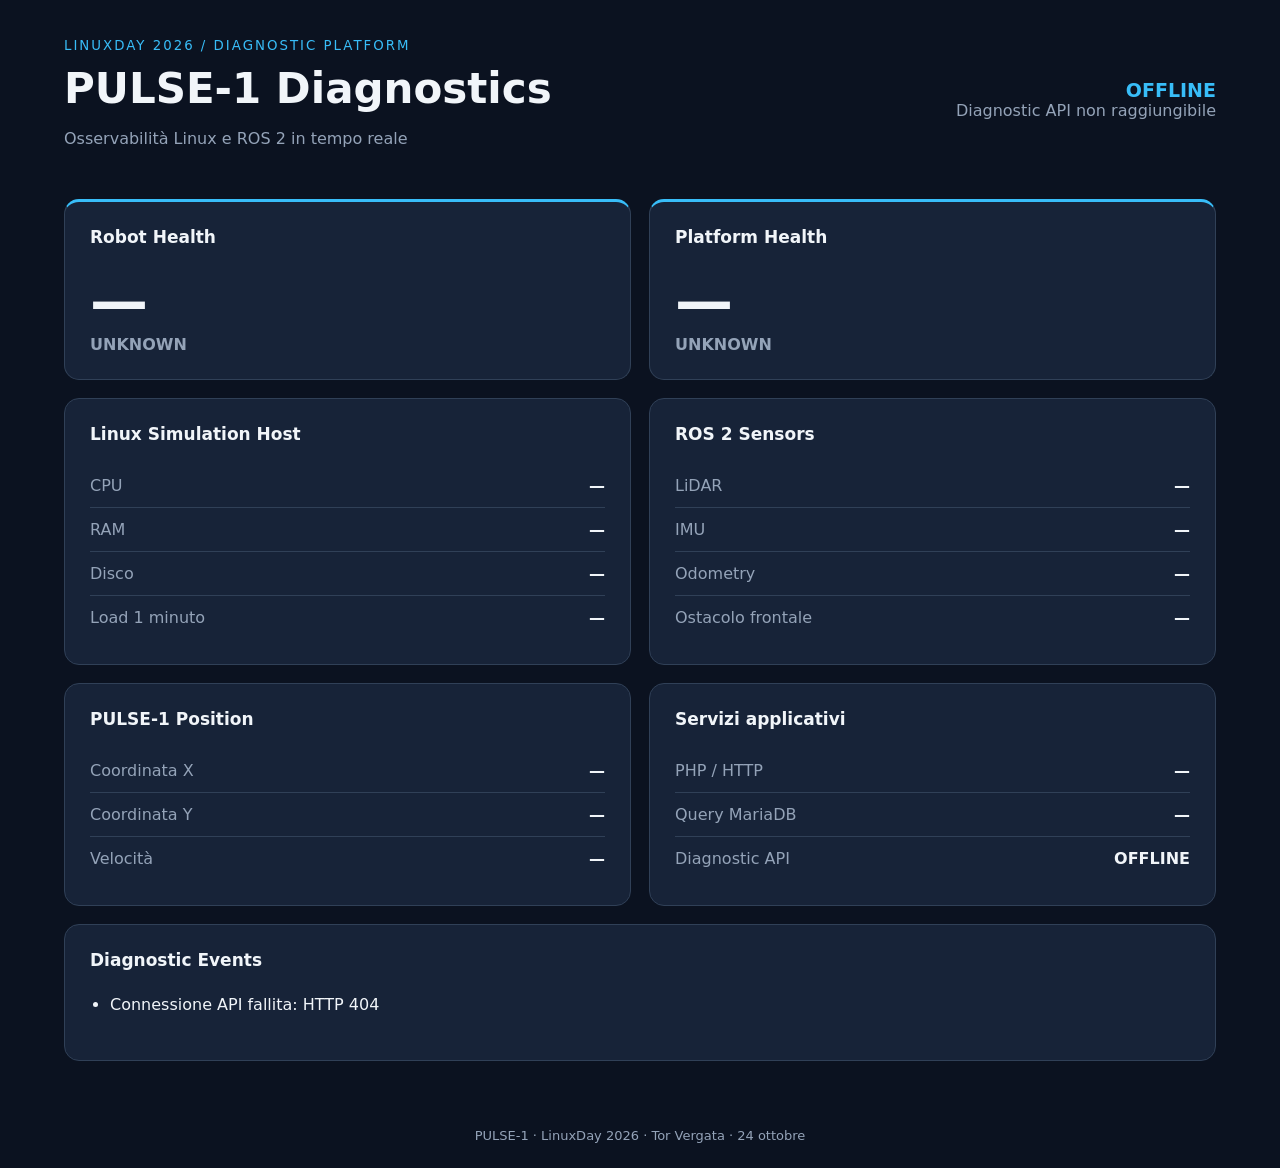
==== dashboard/index.html @ 2d7a2506 "Add live PULSE-1 diagnostic web dashboard" ====
<!doctype html>
<html lang="it">
<head>
  <meta charset="utf-8">
  <meta name="viewport" content="width=device-width,initial-scale=1">
  <title>PULSE-1 | LinuxDay 2026</title>
  <link rel="stylesheet" href="/dashboard/style.css">
  <script src="/dashboard/app.js" defer></script>
</head>
<body>
  <header>
    <div>
      <small>LINUXDAY 2026 / DIAGNOSTIC PLATFORM</small>
      <h1>PULSE-1 Diagnostics</h1>
      <p>Osservabilità Linux e ROS 2 in tempo reale</p>
    </div>
    <div class="connection">
      <strong id="telemetry">CONNECTING</strong>
      <span id="age">Attesa dati...</span>
    </div>
  </header>

  <main>
    <section class="scores">
      <article class="panel score-card">
        <h2>Robot Health</h2>
        <strong class="score" id="robot-score">—</strong>
        <span class="state" id="robot-status">UNKNOWN</span>
      </article>
      <article class="panel score-card">
        <h2>Platform Health</h2>
        <strong class="score" id="platform-score">—</strong>
        <span class="state" id="platform-status">UNKNOWN</span>
      </article>
    </section>

    <section class="columns">
      <article class="panel">
        <h2>Linux Simulation Host</h2>
        <div class="metric"><span>CPU</span><b id="cpu">—</b></div>
        <div class="metric"><span>RAM</span><b id="ram">—</b></div>
        <div class="metric"><span>Disco</span><b id="disk">—</b></div>
        <div class="metric"><span>Load 1 minuto</span><b id="load">—</b></div>
      </article>

      <article class="panel">
        <h2>ROS 2 Sensors</h2>
        <div class="metric"><span>LiDAR</span><b id="lidar">—</b></div>
        <div class="metric"><span>IMU</span><b id="imu">—</b></div>
        <div class="metric"><span>Odometry</span><b id="odometry">—</b></div>
        <div class="metric"><span>Ostacolo frontale</span><b id="distance">—</b></div>
      </article>
    </section>

    <section class="columns">
      <article class="panel">
        <h2>PULSE-1 Position</h2>
        <div class="metric"><span>Coordinata X</span><b id="pos-x">—</b></div>
        <div class="metric"><span>Coordinata Y</span><b id="pos-y">—</b></div>
        <div class="metric"><span>Velocità</span><b id="speed">—</b></div>
      </article>

      <article class="panel">
        <h2>Servizi applicativi</h2>
        <div class="metric"><span>PHP / HTTP</span><b id="http">—</b></div>
        <div class="metric"><span>Query MariaDB</span><b id="db">—</b></div>
        <div class="metric"><span>Diagnostic API</span><b id="api">—</b></div>
      </article>
    </section>

    <section class="panel">
      <h2>Diagnostic Events</h2>
      <ul id="problems"><li>Attesa della telemetria...</li></ul>
    </section>
  </main>

  <footer>PULSE-1 · LinuxDay 2026 · Tor Vergata · 24 ottobre</footer>
</body>
</html>
---- dashboard/style.css ----
:root {
  color-scheme: dark;
  font-family: system-ui, sans-serif;
  background: #0b1220;
  color: #f1f5f9;
}
* { box-sizing: border-box; }
body { margin: 0; }
header, main, footer { max-width: 1200px; margin: auto; }
header {
  padding: 35px 24px;
  display: flex; justify-content: space-between;
  align-items: center; gap: 20px;
}
small { color: #38bdf8; letter-spacing: 2px; }
h1 { margin: 10px 0; font-size: clamp(28px,4vw,42px); }
h2 { font-size: 17px; margin: 0 0 20px; }
p, footer, #age { color: #94a3b8; }
.connection { text-align: right; }
.connection strong, .connection span { display: block; }
#telemetry { color: #38bdf8; font-size: 19px; }
main { padding: 0 24px 24px; }
.scores, .columns {
  display: grid; grid-template-columns: repeat(2,minmax(0,1fr));
  gap: 18px; margin-bottom: 18px;
}
.panel {
  background: #172338;
  border: 1px solid #304057;
  border-radius: 15px;
  padding: 25px;
  margin-bottom: 18px;
}
.scores .panel, .columns .panel { margin-bottom: 0; }
.score { font-size: 58px; display: block; }
.score-card { border-top: 3px solid #38bdf8; }
.state { font-weight: bold; color: #94a3b8; }
.state.ok { color: #4ade80; }
.state.degraded, .state.partial { color: #fbbf24; }
.state.fail { color: #f87171; }
.metric {
  display: flex; justify-content: space-between;
  gap: 15px; padding: 12px 0;
  border-bottom: 1px solid #304057;
}
.metric:last-child { border-bottom: none; }
.metric span { color: #94a3b8; }
.metric b { text-align: right; }
ul { padding-left: 20px; }
li { padding: 5px 0; }
footer { text-align: center; padding: 25px; font-size: 13px; }
@media (max-width: 680px) {
  header { flex-direction: column; align-items: flex-start; }
  .connection { text-align: left; }
  .scores, .columns { grid-template-columns: 1fr; }
}
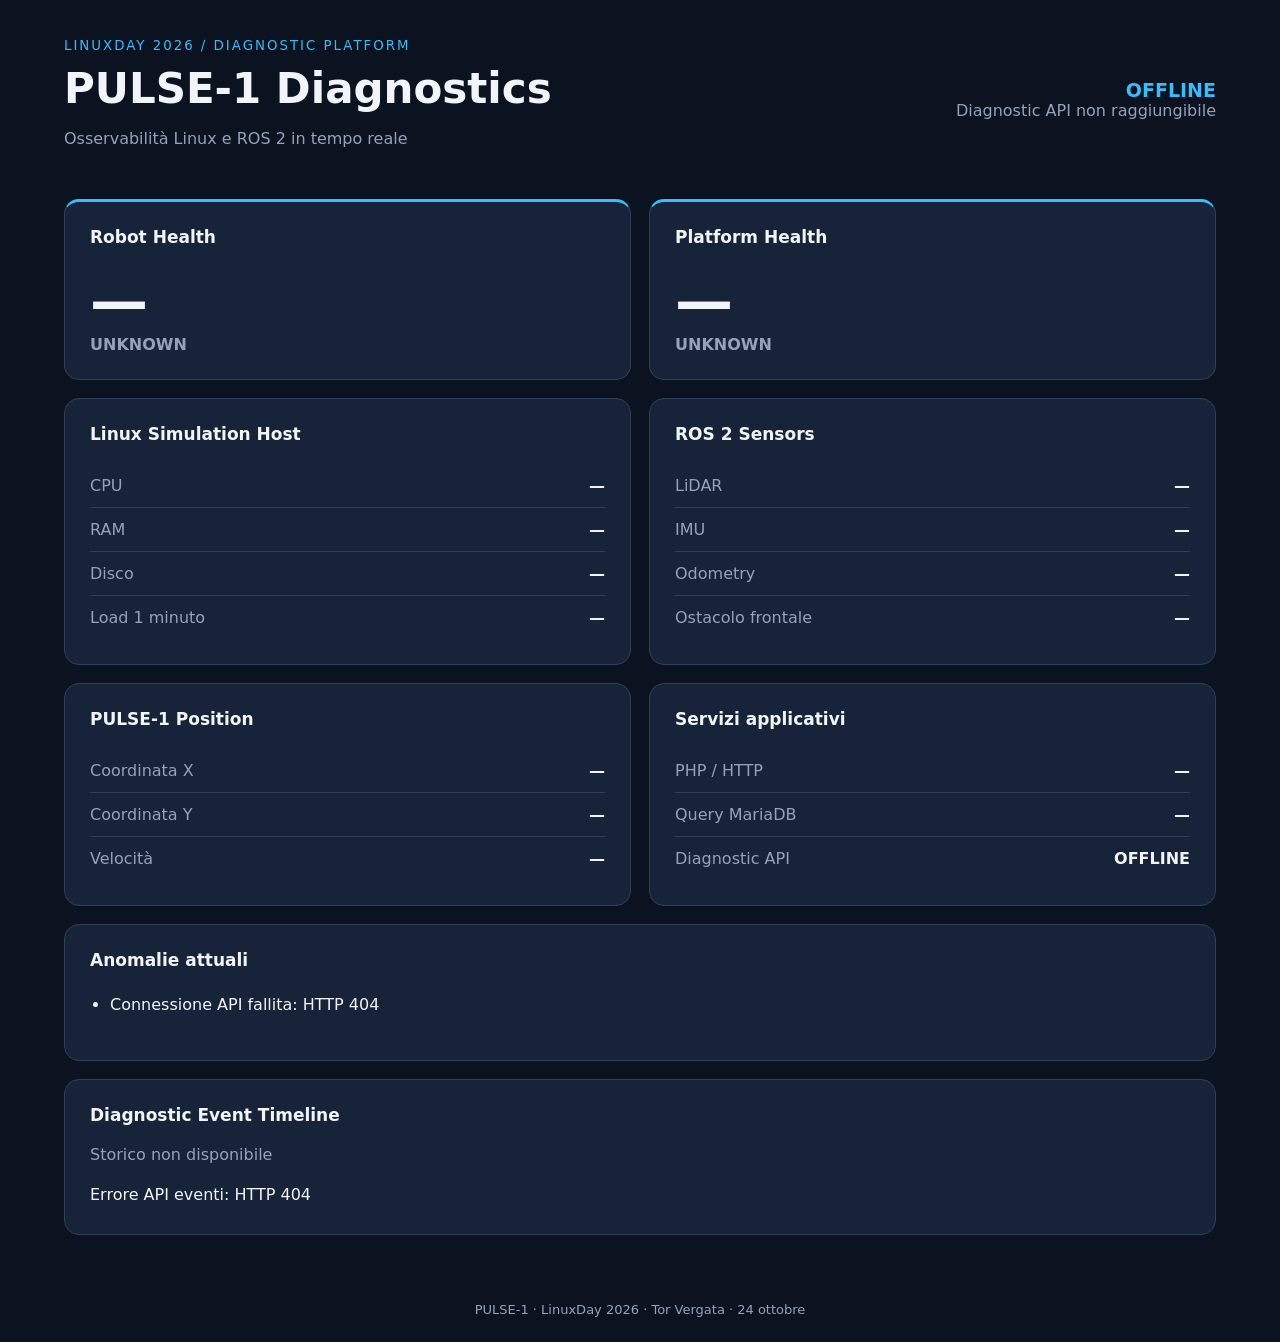
==== commit 42995773: "Add diagnostic event timeline and isolated LiDAR bridge" ====
--- a/dashboard/index.html
+++ b/dashboard/index.html
@@ -6,6 +6,7 @@
   <title>PULSE-1 | LinuxDay 2026</title>
   <link rel="stylesheet" href="/dashboard/style.css">
   <script src="/dashboard/app.js" defer></script>
+  <script src="/dashboard/events.js" defer></script>
 </head>
 <body>
   <header>
@@ -69,8 +70,14 @@
     </section>
 
     <section class="panel">
-      <h2>Diagnostic Events</h2>
+      <h2>Anomalie attuali</h2>
       <ul id="problems"><li>Attesa della telemetria...</li></ul>
+    </section>
+
+    <section class="panel">
+      <h2>Diagnostic Event Timeline</h2>
+      <p id="event-count">Caricamento storico...</p>
+      <ul id="event-list" class="event-history"></ul>
     </section>
   </main>
 
--- a/dashboard/style.css
+++ b/dashboard/style.css
@@ -54,3 +54,29 @@
   .connection { text-align: left; }
   .scores, .columns { grid-template-columns: 1fr; }
 }
+
+/* Diagnostic Event Timeline */
+.event-history {
+  list-style: none;
+  padding: 0;
+  margin: 0;
+}
+.event-row {
+  padding: 14px 16px;
+  margin: 10px 0;
+  border-left: 4px solid #64748b;
+  background: #101b2d;
+  border-radius: 8px;
+}
+.event-row.fault { border-left-color: #f87171; }
+.event-row.recovery { border-left-color: #4ade80; }
+.event-row strong { display: block; }
+.event-row.fault strong { color: #f87171; }
+.event-row.recovery strong { color: #4ade80; }
+.event-row span {
+  display: block;
+  color: #94a3b8;
+  font-size: 13px;
+  margin-top: 5px;
+}
+.event-row p { margin: 8px 0 0; font-size: 14px; }
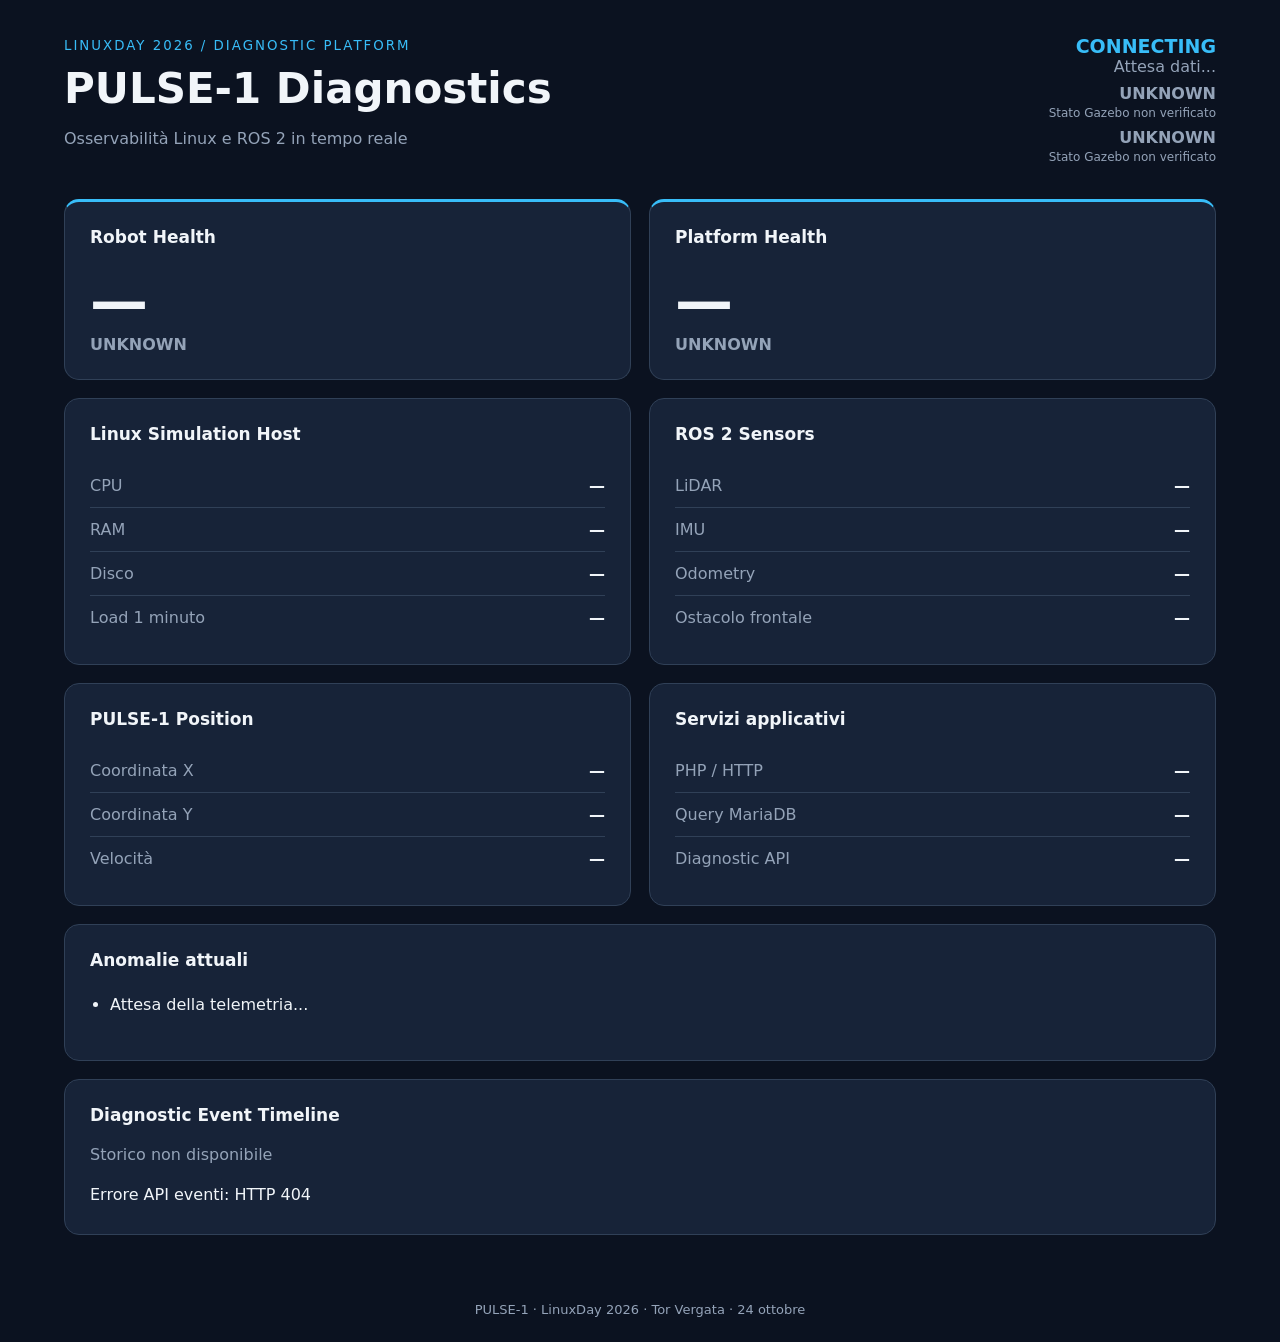
==== commit 8a0b7597: "Expose Gazebo pause state in diagnostics dashboards" ====
--- a/dashboard/index.html
+++ b/dashboard/index.html
@@ -18,6 +18,10 @@
     <div class="connection">
       <strong id="telemetry">CONNECTING</strong>
       <span id="age">Attesa dati...</span>
+      <strong class="state" id="simulation-status">UNKNOWN</strong>
+      <span id="simulation-note">Stato Gazebo non verificato</span>
+      <strong class="state" id="simulation-status">UNKNOWN</strong>
+      <span id="simulation-note">Stato Gazebo non verificato</span>
     </div>
   </header>
 
--- a/dashboard/style.css
+++ b/dashboard/style.css
@@ -38,6 +38,16 @@
 .state.ok { color: #4ade80; }
 .state.degraded, .state.partial { color: #fbbf24; }
 .state.fail { color: #f87171; }
+.state.paused { color: #fbbf24; }
+.state.running { color: #4ade80; }
+.state.unknown { color: #94a3b8; }
+#simulation-status { display: block; margin-top: 8px; }
+#simulation-note { display: block; font-size: 12px; color: #94a3b8; margin-top: 3px; }
+.state.paused { color: #fbbf24; }
+.state.running { color: #4ade80; }
+.state.unknown { color: #94a3b8; }
+#simulation-status { display: block; margin-top: 8px; }
+#simulation-note { display: block; font-size: 12px; color: #94a3b8; margin-top: 3px; }
 .metric {
   display: flex; justify-content: space-between;
   gap: 15px; padding: 12px 0;
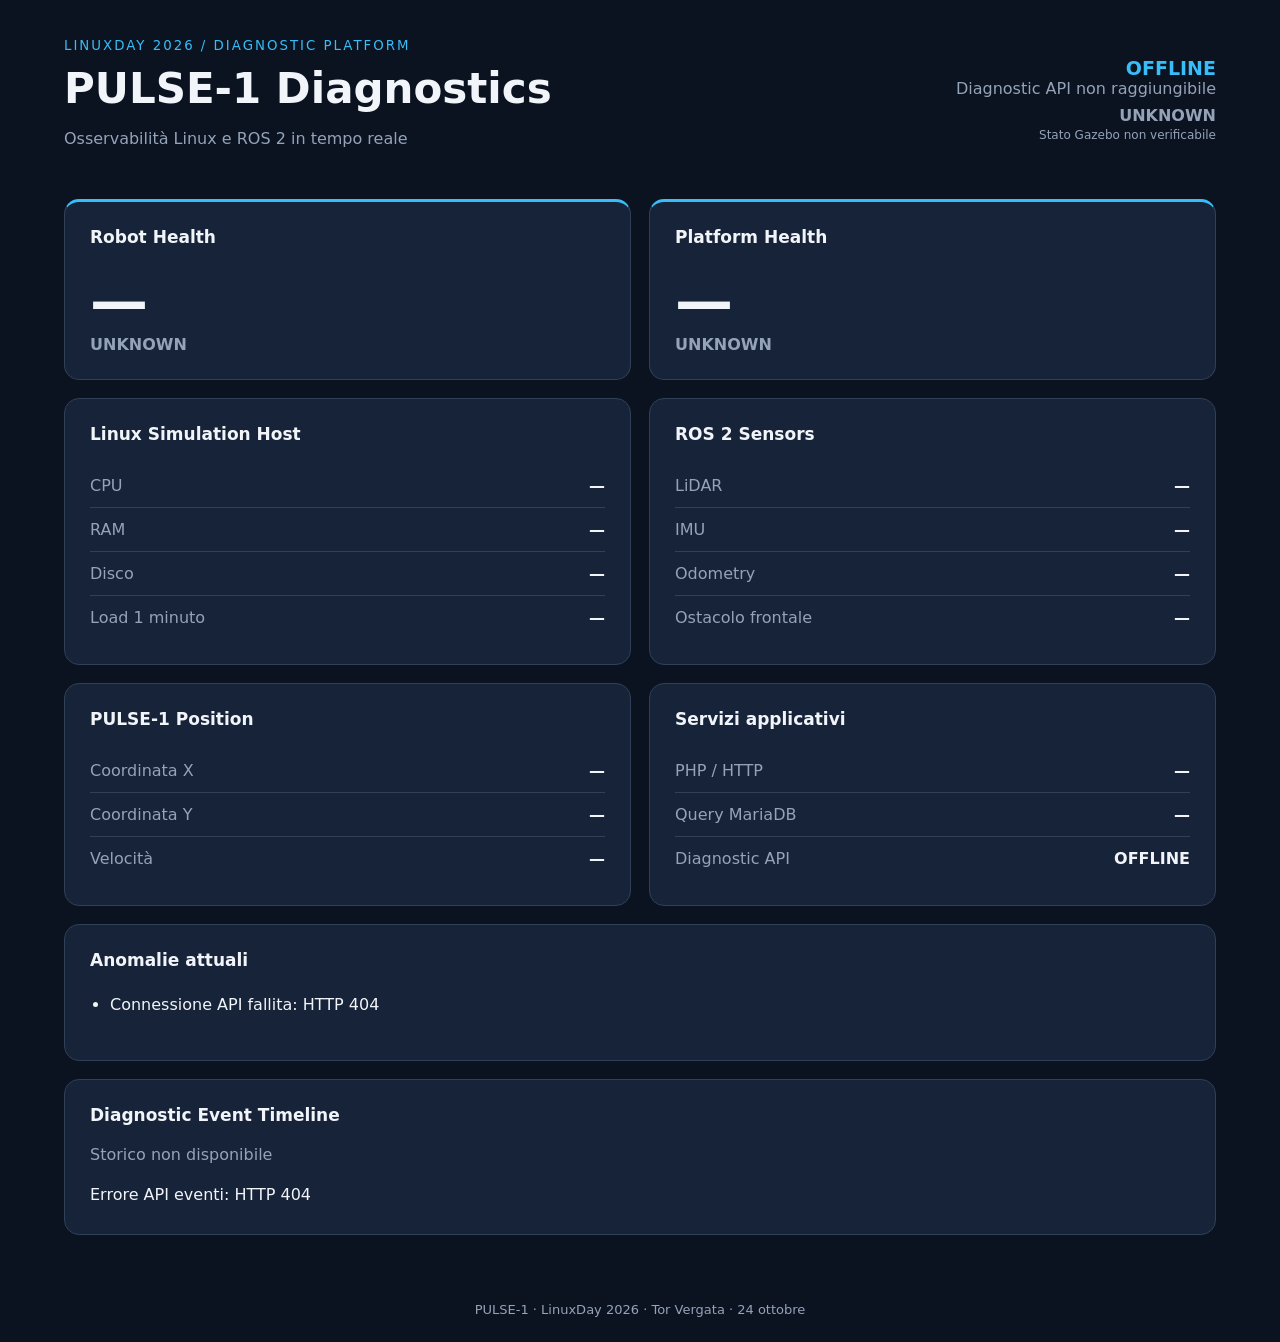
==== commit 0843714c: "Fix duplicate dashboard simulation indicators" ====
--- a/dashboard/index.html
+++ b/dashboard/index.html
@@ -20,8 +20,8 @@
       <span id="age">Attesa dati...</span>
       <strong class="state" id="simulation-status">UNKNOWN</strong>
       <span id="simulation-note">Stato Gazebo non verificato</span>
-      <strong class="state" id="simulation-status">UNKNOWN</strong>
-      <span id="simulation-note">Stato Gazebo non verificato</span>
+
+
     </div>
   </header>
 
--- a/dashboard/style.css
+++ b/dashboard/style.css
@@ -43,10 +43,10 @@
 .state.unknown { color: #94a3b8; }
 #simulation-status { display: block; margin-top: 8px; }
 #simulation-note { display: block; font-size: 12px; color: #94a3b8; margin-top: 3px; }
-.state.paused { color: #fbbf24; }
-.state.running { color: #4ade80; }
-.state.unknown { color: #94a3b8; }
-#simulation-status { display: block; margin-top: 8px; }
+
+
+
+
 #simulation-note { display: block; font-size: 12px; color: #94a3b8; margin-top: 3px; }
 .metric {
   display: flex; justify-content: space-between;
